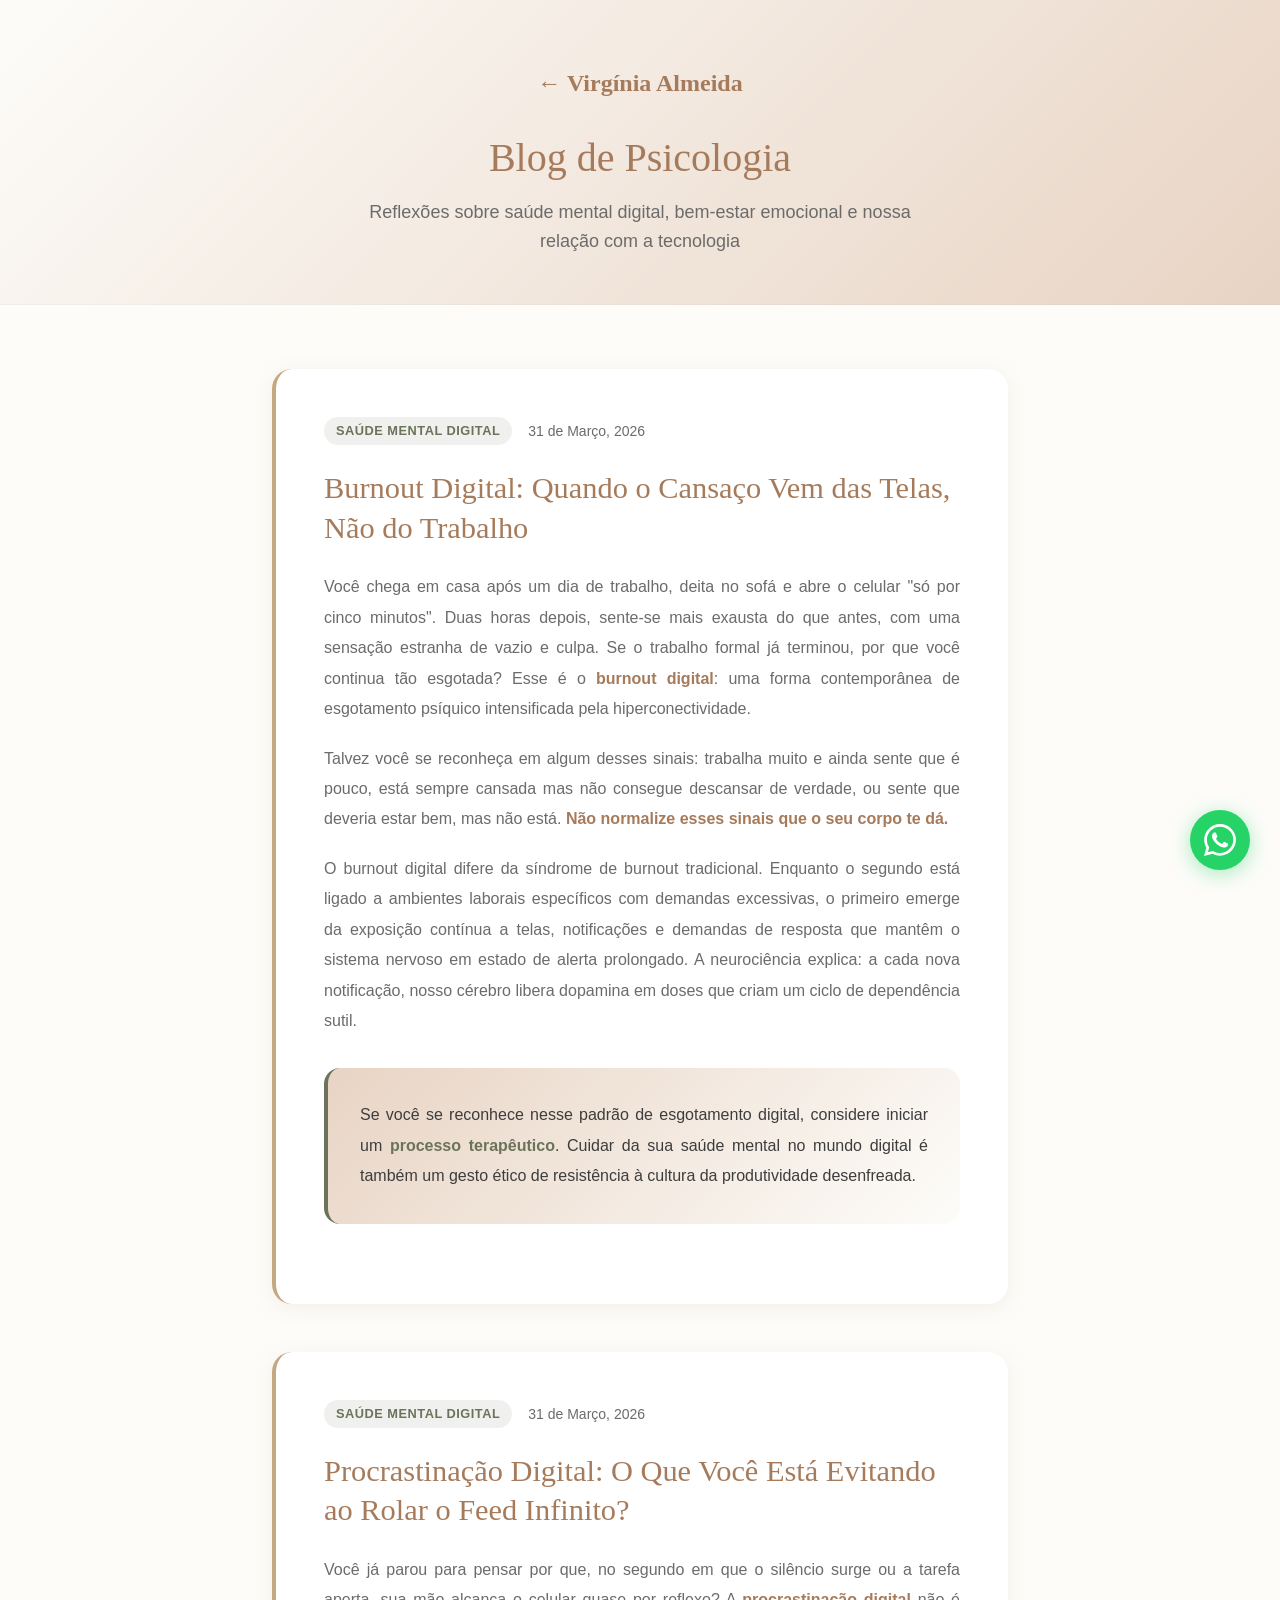
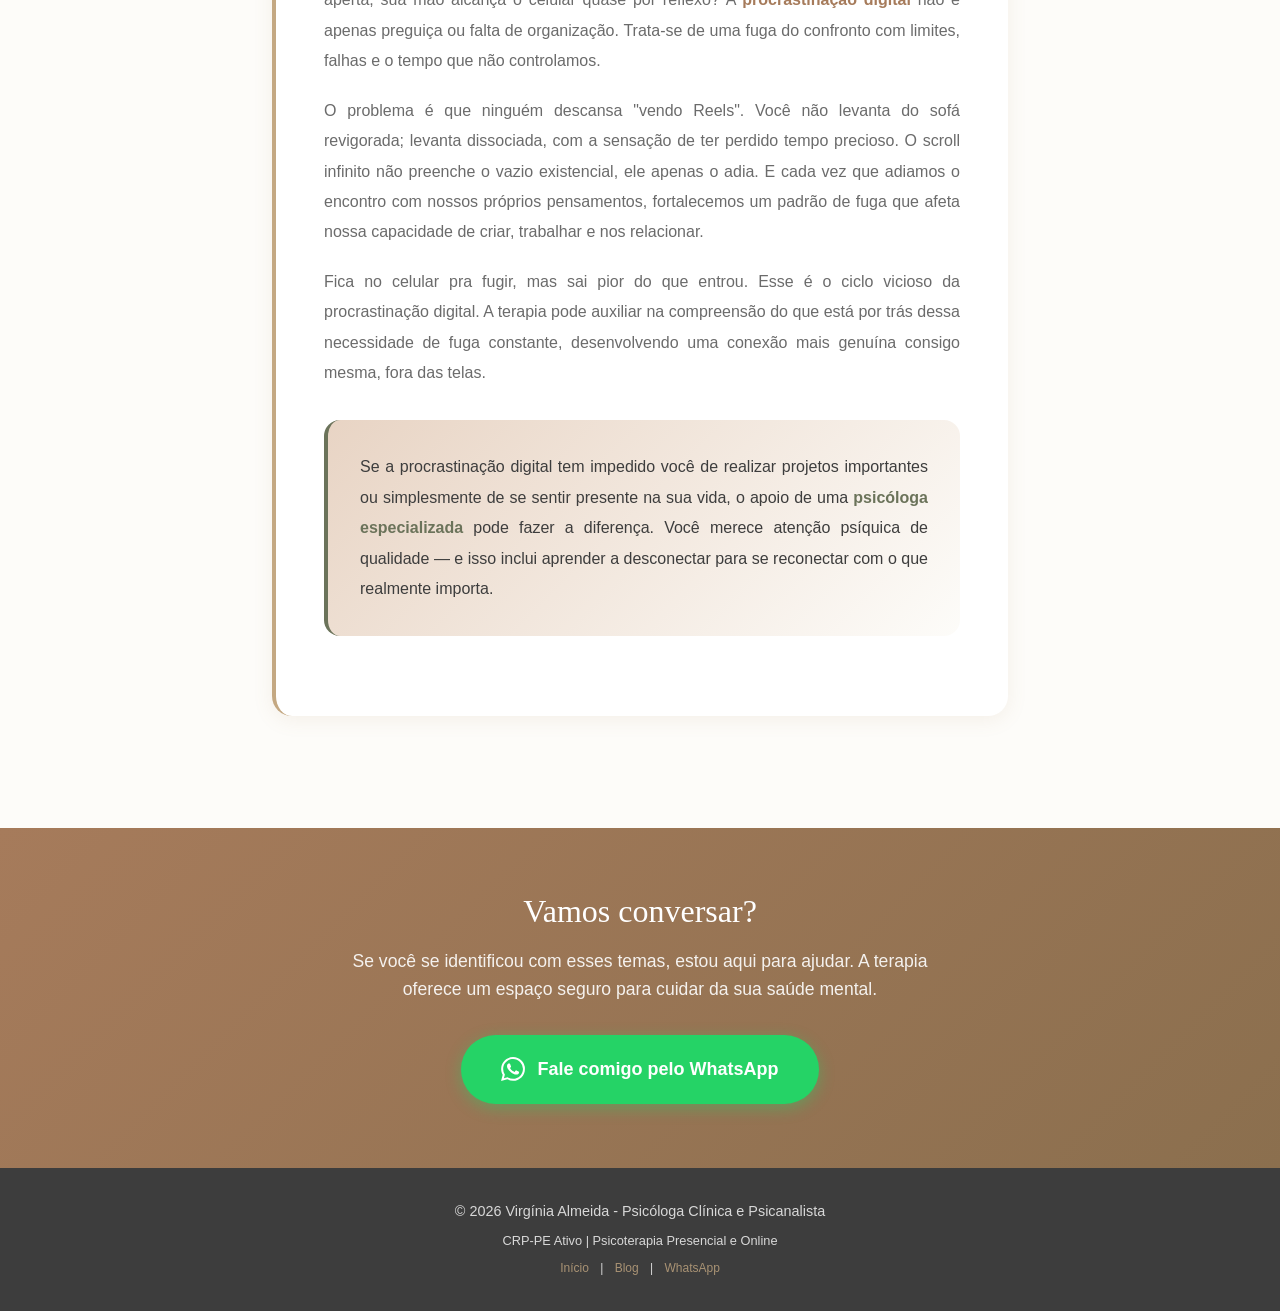
==== blog.html @ a4eef8e7 "Add files via upload" ====
<!DOCTYPE html>
<html lang="pt-BR">
<head>
    <meta charset="UTF-8">
    <meta name="viewport" content="width=device-width, initial-scale=1.0">

    <title>Blog de Psicologia | Saúde Mental Digital - Virgínia Almeida</title>
    <meta name="description" content="Artigos sobre saúde mental digital, burnout digital e procrastinação. Reflexões sobre nossa relação com tecnologia e bem-estar emocional.">
    <meta name="keywords" content="blog psicologia, burnout digital, procrastinação digital, saúde mental digital, terapia online">
    <meta name="author" content="Virgínia Almeida">
    <meta name="robots" content="index, follow">
    <link rel="canonical" href="https://virginiaalmeidapsicologa.com/blog.html">

    <!-- Open Graph -->
    <meta property="og:type" content="website">
    <meta property="og:url" content="https://virginiaalmeidapsicologa.com/blog.html">
    <meta property="og:title" content="Blog de Psicologia | Saúde Mental Digital - Virgínia Almeida">
    <meta property="og:description" content="Reflexões sobre saúde mental digital, burnout e procrastinação na era das telas.">
    <meta property="og:image" content="virginia-almeida-psicologa.jpg">
    <meta property="og:locale" content="pt_BR">

    <style>
        :root {
            --color-primary: #A67B5B;
            --color-secondary: #C4A882;
            --color-accent: #6B735A;
            --color-bg: #FDFCF9;
            --color-bg-alt: #E8D4C4;
            --color-text: #3D3D3D;
            --color-text-light: #6B6B6B;
            --color-white: #FFFFFF;
            --shadow-soft: 0 4px 20px rgba(166, 123, 91, 0.1);
            --shadow-medium: 0 8px 30px rgba(166, 123, 91, 0.15);
            --transition: all 0.3s cubic-bezier(0.4, 0, 0.2, 1);
        }

        * { margin: 0; padding: 0; box-sizing: border-box; }
        html { scroll-behavior: smooth; }
        body {
            font-family: 'Inter', -apple-system, BlinkMacSystemFont, sans-serif;
            background-color: var(--color-bg);
            color: var(--color-text);
            line-height: 1.6;
        }

        h1, h2, h3 { font-family: 'Playfair Display', Georgia, serif; font-weight: 500; line-height: 1.2; }

        @keyframes pulse {
            0%, 100% { box-shadow: 0 0 0 0 rgba(37, 211, 102, 0.4); }
            50% { box-shadow: 0 0 0 20px rgba(37, 211, 102, 0); }
        }

        /* Header Blog - SEM NAVBAR */
        .blog-header {
            background: linear-gradient(135deg, var(--color-bg) 0%, var(--color-bg-alt) 100%);
            padding: 4rem 2rem 3rem;
            text-align: center;
            border-bottom: 1px solid rgba(0,0,0,0.05);
        }

        .logo-link {
            font-family: 'Playfair Display', serif;
            font-size: 1.5rem;
            color: var(--color-primary);
            text-decoration: none;
            font-weight: 600;
            display: inline-block;
            margin-bottom: 2rem;
        }

        .blog-header h1 {
            font-size: 2.5rem;
            color: var(--color-primary);
            margin-bottom: 1rem;
            font-family: 'Playfair Display', serif;
        }

        .blog-header p {
            color: var(--color-text-light);
            font-size: 1.125rem;
            max-width: 600px;
            margin: 0 auto;
        }

        /* Container Blog */
        .blog-container {
            max-width: 800px;
            margin: 0 auto;
            padding: 4rem 2rem;
        }

        /* Post de Blog */
        .blog-post {
            background: var(--color-white);
            border-radius: 20px;
            padding: 3rem;
            margin-bottom: 3rem;
            box-shadow: var(--shadow-soft);
            border-left: 4px solid var(--color-secondary);
            transition: var(--transition);
        }

        .blog-post:hover {
            box-shadow: var(--shadow-medium);
            transform: translateY(-3px);
        }

        .post-meta {
            display: flex;
            gap: 1rem;
            margin-bottom: 1.5rem;
            font-size: 0.875rem;
            color: var(--color-text-light);
            align-items: center;
            flex-wrap: wrap;
        }

        .post-category {
            background: rgba(107, 115, 90, 0.1);
            color: var(--color-accent);
            padding: 0.25rem 0.75rem;
            border-radius: 20px;
            font-weight: 600;
            font-size: 0.8rem;
            text-transform: uppercase;
            letter-spacing: 0.5px;
        }

        .blog-post h2 {
            color: var(--color-primary);
            font-size: 1.9rem;
            margin-bottom: 1.5rem;
            line-height: 1.3;
        }

        .blog-post h3 {
            color: var(--color-primary);
            font-size: 1.3rem;
            margin: 2rem 0 1rem;
        }

        .blog-post p {
            color: var(--color-text-light);
            line-height: 1.9;
            margin-bottom: 1.2rem;
            text-align: justify;
        }

        .blog-post strong {
            color: var(--color-primary);
            font-weight: 600;
        }

        /* CTA Box dentro do post */
        .cta-post {
            background: linear-gradient(135deg, var(--color-bg-alt) 0%, var(--color-bg) 100%);
            padding: 2rem;
            border-radius: 16px;
            margin: 2rem 0;
            border-left: 4px solid var(--color-accent);
        }

        .cta-post p {
            margin-bottom: 0;
            color: var(--color-text);
            font-weight: 500;
        }

        .cta-post strong {
            color: var(--color-accent);
        }

        /* CTA Final */
        .cta-section {
            background: linear-gradient(135deg, var(--color-primary) 0%, #8B6F4E 100%);
            padding: 4rem 2rem;
            text-align: center;
            color: white;
        }

        .cta-section h2 {
            font-size: 2rem;
            margin-bottom: 1rem;
            color: white;
        }

        .cta-section p {
            font-size: 1.1rem;
            opacity: 0.9;
            margin-bottom: 2rem;
            max-width: 600px;
            margin-left: auto;
            margin-right: auto;
        }

        .whatsapp-btn {
            display: inline-flex;
            align-items: center;
            gap: 0.75rem;
            background-color: #25D366;
            color: white;
            text-decoration: none;
            padding: 1.25rem 2.5rem;
            border-radius: 50px;
            font-weight: 600;
            font-size: 1.125rem;
            transition: var(--transition);
            box-shadow: 0 4px 15px rgba(37, 211, 102, 0.4);
            animation: pulse 2s infinite;
            border: none;
            cursor: pointer;
        }

        .whatsapp-btn:hover {
            background-color: #128C7E;
            transform: translateY(-2px);
            box-shadow: 0 6px 20px rgba(37, 211, 102, 0.5);
        }

        .whatsapp-btn svg {
            width: 24px;
            height: 24px;
            fill: currentColor;
        }

        /* WhatsApp Flutuante */
        .whatsapp-float {
            position: fixed;
            bottom: 30px;
            right: 30px;
            background-color: #25D366;
            color: white;
            width: 60px;
            height: 60px;
            border-radius: 50%;
            display: flex;
            align-items: center;
            justify-content: center;
            text-decoration: none;
            box-shadow: 0 4px 20px rgba(37, 211, 102, 0.4);
            z-index: 1000;
            transition: var(--transition);
            animation: pulse 2s infinite;
        }

        .whatsapp-float:hover {
            transform: scale(1.1);
            background-color: #128C7E;
        }

        .whatsapp-float svg {
            width: 32px;
            height: 32px;
            fill: currentColor;
        }

        /* Footer */
        footer {
            background-color: var(--color-text);
            color: var(--color-white);
            text-align: center;
            padding: 2rem;
            font-size: 0.9rem;
        }

        footer a {
            color: var(--color-secondary);
            text-decoration: none;
            margin: 0 0.5rem;
        }

        footer p { opacity: 0.8; }

        /* Responsividade */
        @media (max-width: 768px) {
            .blog-header { padding: 3rem 1.5rem 2rem; }
            .blog-header h1 { font-size: 2rem; }
            .blog-post { padding: 2rem 1.5rem; }
            .blog-post h2 { font-size: 1.5rem; }
            .blog-container { padding: 2rem 1.5rem; }
        }
    </style>
</head>
<body>
    <!-- Header sem Navbar -->
    <header class="blog-header">
        <a href="index.html" class="logo-link">← Virgínia Almeida</a>
        <h1>Blog de Psicologia</h1>
        <p>Reflexões sobre saúde mental digital, bem-estar emocional e nossa relação com a tecnologia</p>
    </header>

    <!-- Posts -->
    <main class="blog-container">

        <!-- Post 1: Burnout Digital -->
        <article class="blog-post">
            <div class="post-meta">
                <span class="post-category">Saúde Mental Digital</span>
                <time datetime="2026-03-31">31 de Março, 2026</time>
            </div>

            <h2>Burnout Digital: Quando o Cansaço Vem das Telas, Não do Trabalho</h2>

            <p>
                Você chega em casa após um dia de trabalho, deita no sofá e abre o celular "só por cinco minutos". 
                Duas horas depois, sente-se mais exausta do que antes, com uma sensação estranha de vazio e culpa. 
                Se o trabalho formal já terminou, por que você continua tão esgotada? Esse é o <strong>burnout digital</strong>: 
                uma forma contemporânea de esgotamento psíquico intensificada pela hiperconectividade.
            </p>

            <p>
                Talvez você se reconheça em algum desses sinais: trabalha muito e ainda sente que é pouco, 
                está sempre cansada mas não consegue descansar de verdade, ou sente que deveria estar bem, mas não está. 
                <strong>Não normalize esses sinais que o seu corpo te dá.</strong>
            </p>

            <p>
                O burnout digital difere da síndrome de burnout tradicional. Enquanto o segundo está ligado a ambientes 
                laborais específicos com demandas excessivas, o primeiro emerge da exposição contínua a telas, 
                notificações e demandas de resposta que mantêm o sistema nervoso em estado de alerta prolongado. 
                A neurociência explica: a cada nova notificação, nosso cérebro libera dopamina em doses que criam 
                um ciclo de dependência sutil.
            </p>

            <div class="cta-post">
                <p>
                    Se você se reconhece nesse padrão de esgotamento digital, considere iniciar um 
                    <strong>processo terapêutico</strong>. Cuidar da sua saúde mental no mundo digital é também um 
                    gesto ético de resistência à cultura da produtividade desenfreada.
                </p>
            </div>
        </article>

        <!-- Post 2: Procrastinação Digital -->
        <article class="blog-post">
            <div class="post-meta">
                <span class="post-category">Saúde Mental Digital</span>
                <time datetime="2026-03-31">31 de Março, 2026</time>
            </div>

            <h2>Procrastinação Digital: O Que Você Está Evitando ao Rolar o Feed Infinito?</h2>

            <p>
                Você já parou para pensar por que, no segundo em que o silêncio surge ou a tarefa aperta, sua mão 
                alcança o celular quase por reflexo? A <strong>procrastinação digital</strong> não é apenas preguiça ou 
                falta de organização. Trata-se de uma fuga do confronto com limites, falhas e o tempo que não controlamos.
            </p>

            <p>
                O problema é que ninguém descansa "vendo Reels". Você não levanta do sofá revigorada; levanta dissociada, 
                com a sensação de ter perdido tempo precioso. O scroll infinito não preenche o vazio existencial, ele apenas 
                o adia. E cada vez que adiamos o encontro com nossos próprios pensamentos, fortalecemos um padrão de fuga 
                que afeta nossa capacidade de criar, trabalhar e nos relacionar.
            </p>

            <p>
                Fica no celular pra fugir, mas sai pior do que entrou. Esse é o ciclo vicioso da procrastinação digital. 
                A terapia pode auxiliar na compreensão do que está por trás dessa necessidade de fuga constante, 
                desenvolvendo uma conexão mais genuína consigo mesma, fora das telas.
            </p>

            <div class="cta-post">
                <p>
                    Se a procrastinação digital tem impedido você de realizar projetos importantes ou simplesmente de 
                    se sentir presente na sua vida, o apoio de uma <strong>psicóloga especializada</strong> 
                    pode fazer a diferença. Você merece atenção psíquica de qualidade — 
                    e isso inclui aprender a desconectar para se reconectar com o que realmente importa.
                </p>
            </div>
        </article>

    </main>

    <!-- CTA Final -->
    <section class="cta-section">
        <h2>Vamos conversar?</h2>
        <p>Se você se identificou com esses temas, estou aqui para ajudar. A terapia oferece um espaço seguro para cuidar da sua saúde mental.</p>
        <a href="https://wa.me/5581993453835?text=Eu%20Gostaria%20de%20marcar%20uma%20consulta." 
           class="whatsapp-btn" 
           target="_blank" 
           rel="noopener noreferrer">
            <svg viewBox="0 0 24 24" xmlns="http://www.w3.org/2000/svg">
                <path d="M17.472 14.382c-.297-.149-1.758-.867-2.03-.967-.273-.099-.471-.148-.67.15-.197.297-.767.966-.94 1.164-.173.199-.347.223-.644.075-.297-.15-1.255-.463-2.39-1.475-.883-.788-1.48-1.761-1.653-2.059-.173-.297-.018-.458.13-.606.134-.133.298-.347.446-.52.149-.174.198-.298.298-.497.099-.198.05-.371-.025-.52-.075-.149-.669-1.612-.916-2.207-.242-.579-.487-.5-.669-.51-.173-.008-.371-.008-.57-.008-.198 0-.52.074-.792.372-.272.297-1.04 1.016-1.04 2.479 0 1.462 1.065 2.875 1.213 3.074.149.198 2.096 3.2 5.077 4.487.709.306 1.262.489 1.694.625.712.227 1.36.195 1.871.118.571-.085 1.758-.719 2.006-1.413.248-.694.248-1.289.173-1.413-.074-.124-.272-.198-.57-.347m-5.421 7.403h-.004a9.87 9.87 0 01-5.031-1.378l-.361-.214-3.741.982.998-3.648-.235-.374a9.86 9.86 0 01-1.51-5.26c.001-5.45 4.436-9.884 9.888-9.884 2.64 0 5.122 1.03 6.988 2.898a9.825 9.825 0 012.893 6.994c-.003 5.45-4.437 9.884-9.885 9.884m8.413-18.297A11.815 11.815 0 0012.05 0C5.495 0 .16 5.335.157 11.892c0 2.096.547 4.142 1.588 5.945L.057 24l6.305-1.654a11.882 11.882 0 005.683 1.448h.005c6.554 0 11.89-5.335 11.893-11.893a11.821 11.821 0 00-3.48-8.413z"/>
            </svg>
            Fale comigo pelo WhatsApp
        </a>
    </section>

    <!-- Footer -->
    <footer>
        <p>&copy; 2026 Virgínia Almeida - Psicóloga Clínica e Psicanalista</p>
        <p style="margin-top: 0.5rem; font-size: 0.8rem;">CRP-PE Ativo | Psicoterapia Presencial e Online</p>
        <p style="margin-top: 0.5rem; font-size: 0.75rem;">
            <a href="index.html">Início</a> | 
            <a href="blog.html">Blog</a> | 
            <a href="https://wa.me/5581993453835?text=Oi!%20Gostaria%20de%20marcar%20uma%20consulta.">WhatsApp</a>
        </p>
    </footer>

    <!-- WhatsApp Flutuante -->
    <a href="https://wa.me/5581993453835?text=Oi!%20Gostaria%20de%20marcar%20uma%20consulta." 
       class="whatsapp-float" 
       target="_blank" 
       rel="noopener noreferrer" 
       aria-label="Fale pelo WhatsApp">
        <svg viewBox="0 0 24 24" xmlns="http://www.w3.org/2000/svg">
            <path d="M17.472 14.382c-.297-.149-1.758-.867-2.03-.967-.273-.099-.471-.148-.67.15-.197.297-.767.966-.94 1.164-.173.199-.347.223-.644.075-.297-.15-1.255-.463-2.39-1.475-.883-.788-1.48-1.761-1.653-2.059-.173-.297-.018-.458.13-.606.134-.133.298-.347.446-.52.149-.174.198-.298.298-.497.099-.198.05-.371-.025-.52-.075-.149-.669-1.612-.916-2.207-.242-.579-.487-.5-.669-.51-.173-.008-.371-.008-.57-.008-.198 0-.52.074-.792.372-.272.297-1.04 1.016-1.04 2.479 0 1.462 1.065 2.875 1.213 3.074.149.198 2.096 3.2 5.077 4.487.709.306 1.262.489 1.694.625.712.227 1.36.195 1.871.118.571-.085 1.758-.719 2.006-1.413.248-.694.248-1.289.173-1.413-.074-.124-.272-.198-.57-.347m-5.421 7.403h-.004a9.87 9.87 0 01-5.031-1.378l-.361-.214-3.741.982.998-3.648-.235-.374a9.86 9.86 0 01-1.51-5.26c.001-5.45 4.436-9.884 9.888-9.884 2.64 0 5.122 1.03 6.988 2.898a9.825 9.825 0 012.893 6.994c-.003 5.45-4.437 9.884-9.885 9.884m8.413-18.297A11.815 11.815 0 0012.05 0C5.495 0 .16 5.335.157 11.892c0 2.096.547 4.142 1.588 5.945L.057 24l6.305-1.654a11.882 11.882 0 005.683 1.448h.005c6.554 0 11.89-5.335 11.893-11.893a11.821 11.821 0 00-3.48-8.413z"/>
        </svg>
    </a>
</body>
</html>
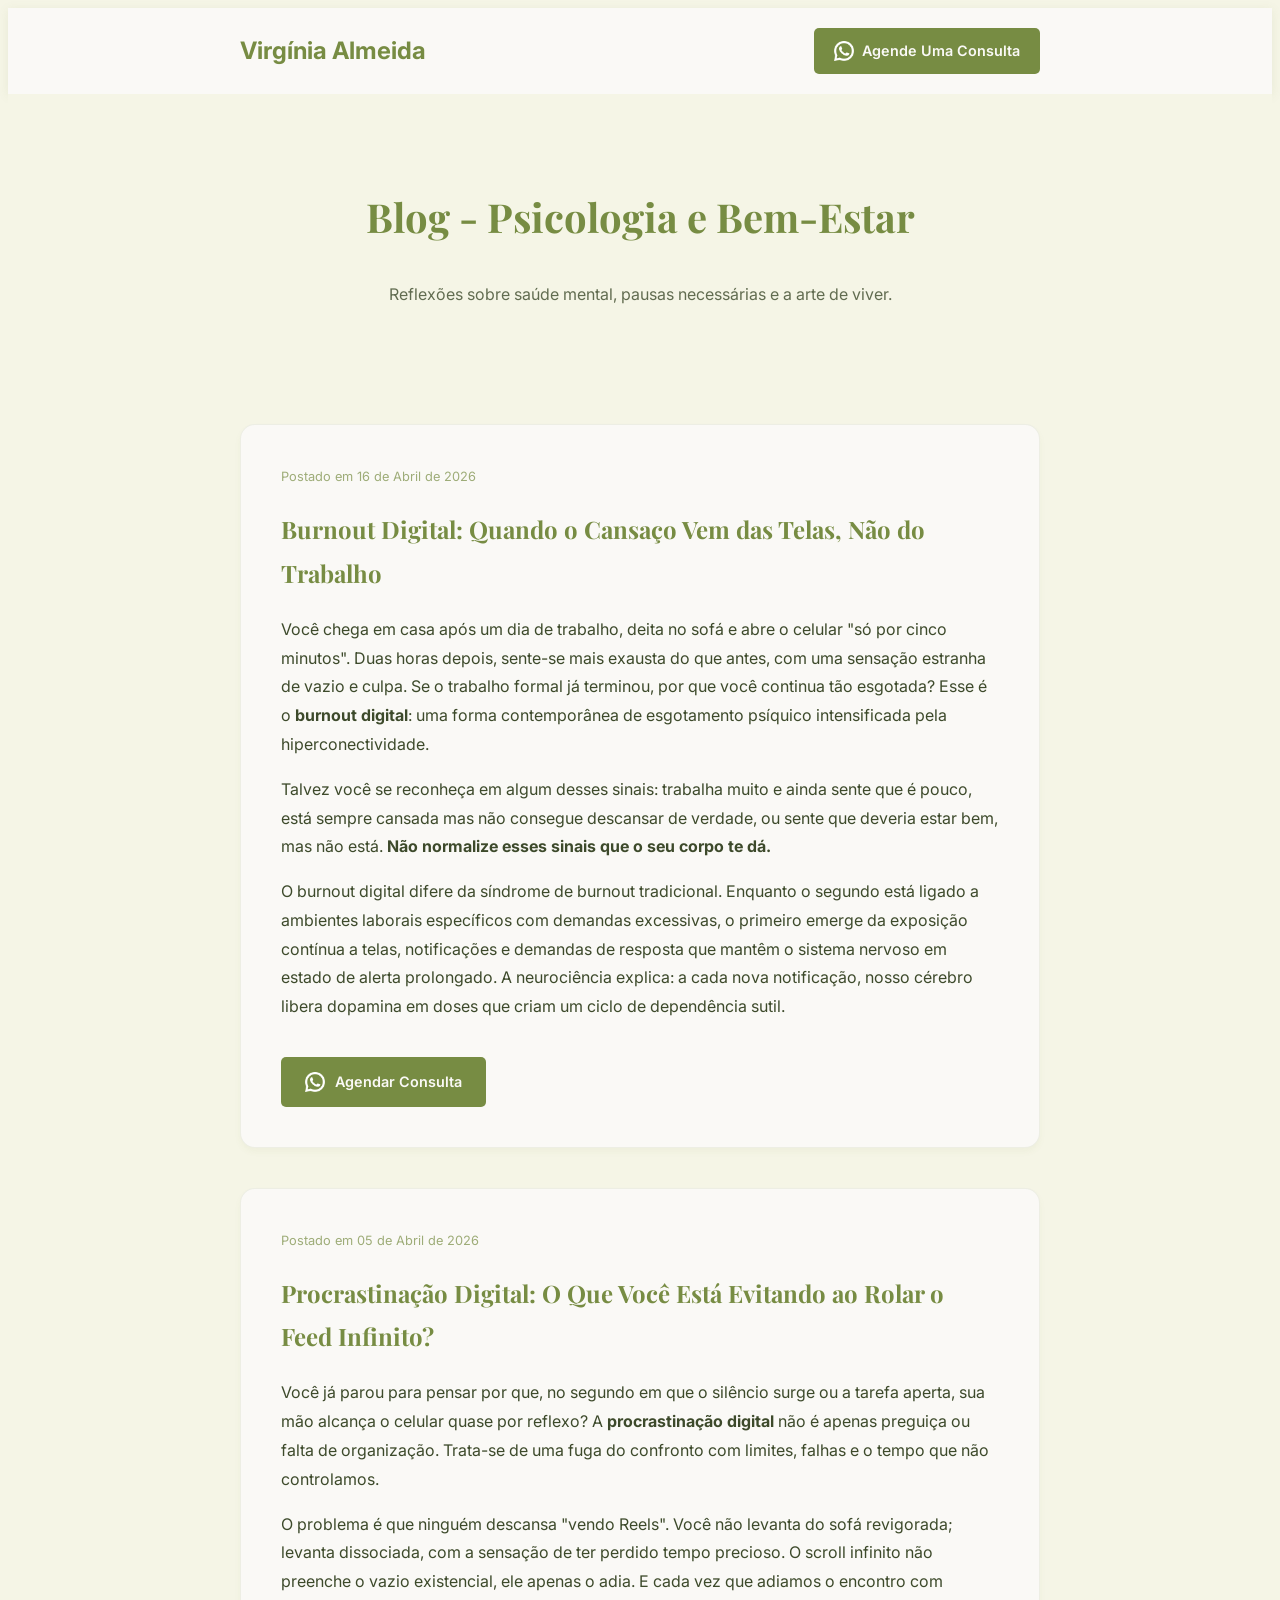
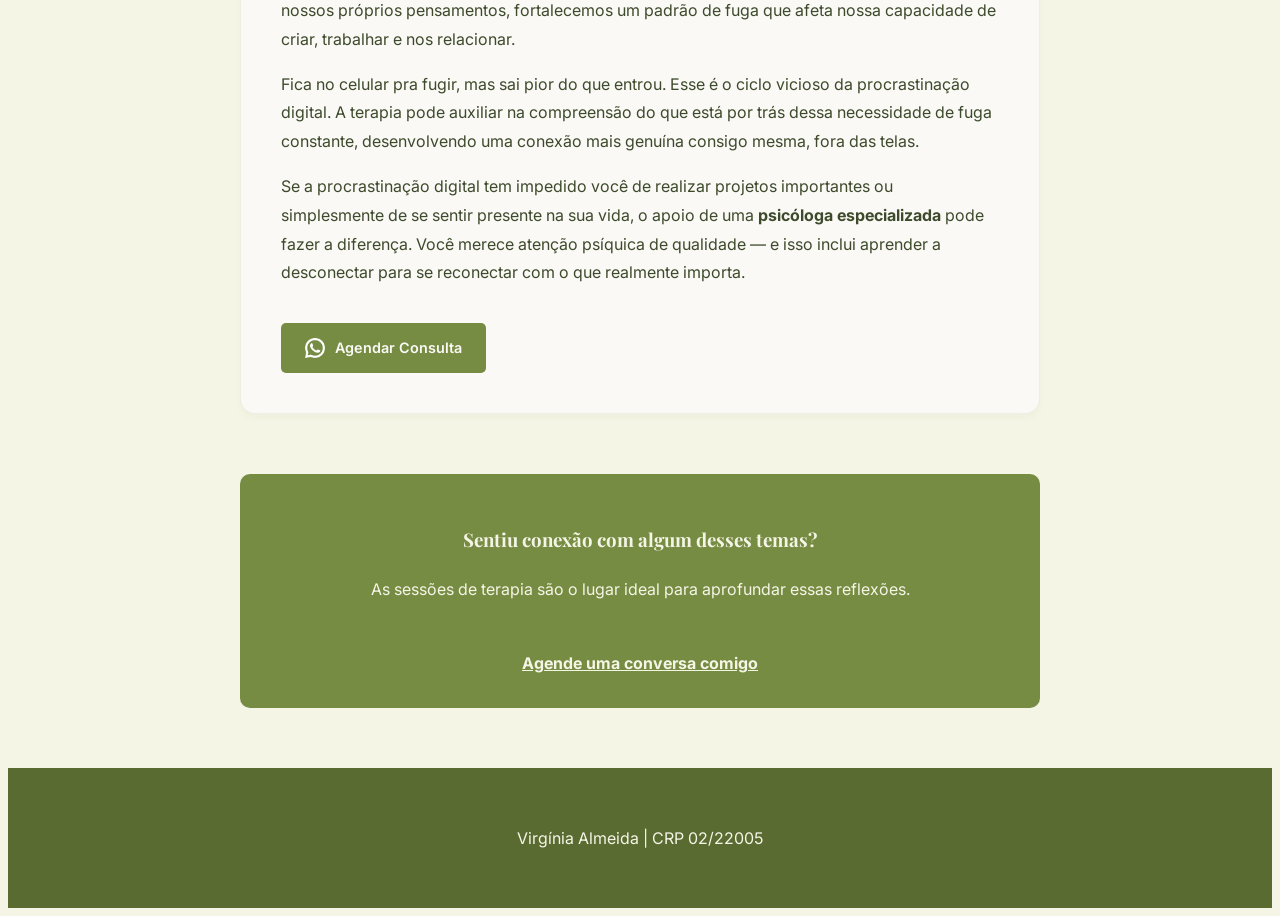
==== commit b72f9040: "Add files via upload" ====
--- a/blog.html
+++ b/blog.html
@@ -1,304 +1,113 @@
 <!DOCTYPE html>
-<html lang="pt-BR">
+<html lang="pt-br">
 <head>
+    <script>(function(w,d,s,l,i){w[l]=w[l]||[];w[l].push({'gtm.start':
+    new Date().getTime(),event:'gtm.js'});var f=d.getElementsByTagName(s)[0],
+    j=d.createElement(s),dl=l!='dataLayer'?'&l='+l:'';j.async=true;j.src=
+    'https://www.googletagmanager.com/gtm.js?id='+i+dl;f.parentNode.insertBefore(j,f);
+    })(window,document,'script','dataLayer','GTM-MFWDWVCD');</script>
     <meta charset="UTF-8">
     <meta name="viewport" content="width=device-width, initial-scale=1.0">
-
-    <title>Blog de Psicologia | Saúde Mental Digital - Virgínia Almeida</title>
     <meta name="description" content="Artigos sobre saúde mental digital, burnout digital e procrastinação. Reflexões sobre nossa relação com tecnologia e bem-estar emocional.">
     <meta name="keywords" content="blog psicologia, burnout digital, procrastinação digital, saúde mental digital, terapia online">
     <meta name="author" content="Virgínia Almeida">
     <meta name="robots" content="index, follow">
-    <link rel="canonical" href="https://virginiaalmeidapsicologa.com/blog.html">
-
-    <!-- Open Graph -->
-    <meta property="og:type" content="website">
-    <meta property="og:url" content="https://virginiaalmeidapsicologa.com/blog.html">
-    <meta property="og:title" content="Blog de Psicologia | Saúde Mental Digital - Virgínia Almeida">
-    <meta property="og:description" content="Reflexões sobre saúde mental digital, burnout e procrastinação na era das telas.">
-    <meta property="og:image" content="virginia-almeida-psicologa.jpg">
-    <meta property="og:locale" content="pt_BR">
-
+    <title>Blog - Psicologia e Bem-Estar | Virgínia Almeida</title>
+    <link href="https://fonts.googleapis.com/css2?family=Playfair+Display:wght@400;700&family=Inter:wght@300;400;600&display=swap" rel="stylesheet">
+    
     <style>
-        :root {
-            --color-primary: #A67B5B;
-            --color-secondary: #C4A882;
-            --color-accent: #6B735A;
-            --color-bg: #FDFCF9;
-            --color-bg-alt: #E8D4C4;
-            --color-text: #3D3D3D;
-            --color-text-light: #6B6B6B;
-            --color-white: #FFFFFF;
-            --shadow-soft: 0 4px 20px rgba(166, 123, 91, 0.1);
-            --shadow-medium: 0 8px 30px rgba(166, 123, 91, 0.15);
-            --transition: all 0.3s cubic-bezier(0.4, 0, 0.2, 1);
+        :root { 
+            --primary: #778c43; 
+            --secondary: #f5f5e6;
+            --bg-light: #f5f5e6; 
+            --text-dark: #3d4a2b; 
+            --white: #FAF9F6; 
         }
-
-        * { margin: 0; padding: 0; box-sizing: border-box; }
-        html { scroll-behavior: smooth; }
-        body {
-            font-family: 'Inter', -apple-system, BlinkMacSystemFont, sans-serif;
-            background-color: var(--color-bg);
-            color: var(--color-text);
-            line-height: 1.6;
-        }
-
-        h1, h2, h3 { font-family: 'Playfair Display', Georgia, serif; font-weight: 500; line-height: 1.2; }
-
-        @keyframes pulse {
-            0%, 100% { box-shadow: 0 0 0 0 rgba(37, 211, 102, 0.4); }
-            50% { box-shadow: 0 0 0 20px rgba(37, 211, 102, 0); }
-        }
-
-        /* Header Blog - SEM NAVBAR */
-        .blog-header {
-            background: linear-gradient(135deg, var(--color-bg) 0%, var(--color-bg-alt) 100%);
-            padding: 4rem 2rem 3rem;
-            text-align: center;
-            border-bottom: 1px solid rgba(0,0,0,0.05);
-        }
-
-        .logo-link {
-            font-family: 'Playfair Display', serif;
-            font-size: 1.5rem;
-            color: var(--color-primary);
-            text-decoration: none;
-            font-weight: 600;
-            display: inline-block;
-            margin-bottom: 2rem;
-        }
-
-        .blog-header h1 {
-            font-size: 2.5rem;
-            color: var(--color-primary);
-            margin-bottom: 1rem;
-            font-family: 'Playfair Display', serif;
-        }
-
-        .blog-header p {
-            color: var(--color-text-light);
-            font-size: 1.125rem;
-            max-width: 600px;
-            margin: 0 auto;
-        }
-
-        /* Container Blog */
-        .blog-container {
-            max-width: 800px;
-            margin: 0 auto;
-            padding: 4rem 2rem;
-        }
-
-        /* Post de Blog */
-        .blog-post {
-            background: var(--color-white);
-            border-radius: 20px;
-            padding: 3rem;
-            margin-bottom: 3rem;
-            box-shadow: var(--shadow-soft);
-            border-left: 4px solid var(--color-secondary);
-            transition: var(--transition);
-        }
-
-        .blog-post:hover {
-            box-shadow: var(--shadow-medium);
-            transform: translateY(-3px);
-        }
-
-        .post-meta {
-            display: flex;
-            gap: 1rem;
-            margin-bottom: 1.5rem;
-            font-size: 0.875rem;
-            color: var(--color-text-light);
-            align-items: center;
-            flex-wrap: wrap;
-        }
-
-        .post-category {
-            background: rgba(107, 115, 90, 0.1);
-            color: var(--color-accent);
-            padding: 0.25rem 0.75rem;
-            border-radius: 20px;
-            font-weight: 600;
-            font-size: 0.8rem;
-            text-transform: uppercase;
-            letter-spacing: 0.5px;
-        }
-
-        .blog-post h2 {
-            color: var(--color-primary);
-            font-size: 1.9rem;
-            margin-bottom: 1.5rem;
-            line-height: 1.3;
-        }
-
-        .blog-post h3 {
-            color: var(--color-primary);
-            font-size: 1.3rem;
-            margin: 2rem 0 1rem;
-        }
-
-        .blog-post p {
-            color: var(--color-text-light);
-            line-height: 1.9;
-            margin-bottom: 1.2rem;
-            text-align: justify;
-        }
-
-        .blog-post strong {
-            color: var(--color-primary);
-            font-weight: 600;
-        }
-
-        /* CTA Box dentro do post */
-        .cta-post {
-            background: linear-gradient(135deg, var(--color-bg-alt) 0%, var(--color-bg) 100%);
-            padding: 2rem;
-            border-radius: 16px;
-            margin: 2rem 0;
-            border-left: 4px solid var(--color-accent);
-        }
-
-        .cta-post p {
-            margin-bottom: 0;
-            color: var(--color-text);
-            font-weight: 500;
-        }
-
-        .cta-post strong {
-            color: var(--color-accent);
-        }
-
-        /* CTA Final */
-        .cta-section {
-            background: linear-gradient(135deg, var(--color-primary) 0%, #8B6F4E 100%);
-            padding: 4rem 2rem;
-            text-align: center;
-            color: white;
-        }
-
-        .cta-section h2 {
-            font-size: 2rem;
-            margin-bottom: 1rem;
-            color: white;
-        }
-
-        .cta-section p {
-            font-size: 1.1rem;
-            opacity: 0.9;
-            margin-bottom: 2rem;
-            max-width: 600px;
-            margin-left: auto;
-            margin-right: auto;
-        }
-
-        .whatsapp-btn {
+        body { font-family: 'Inter', sans-serif; background-color: var(--bg-light); color: var(--text-dark); line-height: 1.8; }
+        h1, h2, h3 { font-family: 'Playfair Display', serif; color: var(--primary); }
+        .container { max-width: 800px; margin: 0 auto; padding: 0 20px; }
+        
+        nav { background: var(--white); padding: 20px 0; box-shadow: 0 2px 10px rgba(119, 140, 67, 0.1); }
+        .nav-content { display: flex; justify-content: space-between; align-items: center; }
+        .logo { font-size: 1.5rem; font-weight: 700; color: var(--primary); text-decoration: none; }
+        
+        /* Botão com Ícone WhatsApp no Nav */
+        .btn-nav { 
+            background-color: var(--primary); 
+            color: var(--white); 
+            padding: 10px 20px; 
+            border-radius: 5px; 
+            text-decoration: none; 
+            font-weight: 600; 
+            font-size: 0.9rem; 
+            transition: all 0.3s ease;
             display: inline-flex;
             align-items: center;
-            gap: 0.75rem;
-            background-color: #25D366;
-            color: white;
-            text-decoration: none;
-            padding: 1.25rem 2.5rem;
-            border-radius: 50px;
-            font-weight: 600;
-            font-size: 1.125rem;
-            transition: var(--transition);
-            box-shadow: 0 4px 15px rgba(37, 211, 102, 0.4);
-            animation: pulse 2s infinite;
-            border: none;
-            cursor: pointer;
+            gap: 8px;
         }
+        .btn-nav:hover { 
+            background-color: #5a6b32; 
+            transform: translateY(-2px);
+            box-shadow: 0 4px 12px rgba(119, 140, 67, 0.3);
+        }
+        .btn-icon { width: 20px; height: 20px; object-fit: contain; filter: brightness(0) invert(1); background: transparent; }
 
-        .whatsapp-btn:hover {
-            background-color: #128C7E;
+        header.blog-header { text-align: center; padding: 60px 0; background-color: var(--secondary); margin-bottom: 40px; }
+        header.blog-header h1 { font-size: 2.5rem; color: var(--primary); }
+        header.blog-header p { color: var(--text-dark); opacity: 0.8; }
+
+        article { background: var(--white); padding: 40px; border-radius: 15px; margin-bottom: 40px; border: 1px solid rgba(119, 140, 67, 0.1); box-shadow: 0 4px 6px rgba(119, 140, 67, 0.05); }
+        article h2 { margin-bottom: 20px; color: var(--primary); }
+        .meta { font-size: 0.8rem; color: #778c43; margin-bottom: 20px; display: block; opacity: 0.7; }
+        
+        /* Botão com Ícone WhatsApp nos Posts */
+        .btn-cta { 
+            background-color: var(--primary); 
+            color: var(--white); 
+            padding: 12px 24px; 
+            border-radius: 5px; 
+            text-decoration: none; 
+            font-weight: 600; 
+            font-size: 0.9rem; 
+            transition: all 0.3s ease;
+            display: inline-flex;
+            align-items: center;
+            gap: 10px;
+            margin-top: 20px;
+        }
+        .btn-cta:hover { 
+            background-color: #5a6b32; 
             transform: translateY(-2px);
-            box-shadow: 0 6px 20px rgba(37, 211, 102, 0.5);
+            box-shadow: 0 4px 12px rgba(119, 140, 67, 0.3);
         }
+        
+        .cta-box { background: var(--primary); color: #f5f5e6; padding: 30px; border-radius: 10px; text-align: center; margin-top: 60px; }
+        .cta-box h3 { color: #f5f5e6; }
+        .cta-box a { color: #f5f5e6; font-weight: bold; text-decoration: underline; }
 
-        .whatsapp-btn svg {
-            width: 24px;
-            height: 24px;
-            fill: currentColor;
-        }
-
-        /* WhatsApp Flutuante */
-        .whatsapp-float {
-            position: fixed;
-            bottom: 30px;
-            right: 30px;
-            background-color: #25D366;
-            color: white;
-            width: 60px;
-            height: 60px;
-            border-radius: 50%;
-            display: flex;
-            align-items: center;
-            justify-content: center;
-            text-decoration: none;
-            box-shadow: 0 4px 20px rgba(37, 211, 102, 0.4);
-            z-index: 1000;
-            transition: var(--transition);
-            animation: pulse 2s infinite;
-        }
-
-        .whatsapp-float:hover {
-            transform: scale(1.1);
-            background-color: #128C7E;
-        }
-
-        .whatsapp-float svg {
-            width: 32px;
-            height: 32px;
-            fill: currentColor;
-        }
-
-        /* Footer */
-        footer {
-            background-color: var(--color-text);
-            color: var(--color-white);
-            text-align: center;
-            padding: 2rem;
-            font-size: 0.9rem;
-        }
-
-        footer a {
-            color: var(--color-secondary);
-            text-decoration: none;
-            margin: 0 0.5rem;
-        }
-
-        footer p { opacity: 0.8; }
-
-        /* Responsividade */
-        @media (max-width: 768px) {
-            .blog-header { padding: 3rem 1.5rem 2rem; }
-            .blog-header h1 { font-size: 2rem; }
-            .blog-post { padding: 2rem 1.5rem; }
-            .blog-post h2 { font-size: 1.5rem; }
-            .blog-container { padding: 2rem 1.5rem; }
-        }
+        footer { background: #5a6b32; color: #f5f5e6; padding: 40px 0; text-align: center; margin-top: 60px; }
     </style>
 </head>
 <body>
-    <!-- Header sem Navbar -->
+    <nav>
+        <div class="container nav-content">
+            <a href="index.html" class="logo">Virgínia Almeida</a>
+            <a href="https://wa.me/5581993453835?text=Oi%2C%20gostaria%20de%20agendar%20uma%20consulta" class="btn-nav">
+                <img src="zap.png" class="btn-icon" alt="WhatsApp"> Agende Uma Consulta
+            </a>
+        </div>
+    </nav>
+
     <header class="blog-header">
-        <a href="index.html" class="logo-link">← Virgínia Almeida</a>
-        <h1>Blog de Psicologia</h1>
-        <p>Reflexões sobre saúde mental digital, bem-estar emocional e nossa relação com a tecnologia</p>
+        <div class="container">
+            <h1>Blog - Psicologia e Bem-Estar</h1>
+            <p>Reflexões sobre saúde mental, pausas necessárias e a arte de viver.</p>
+        </div>
     </header>
 
-    <!-- Posts -->
-    <main class="blog-container">
-
-        <!-- Post 1: Burnout Digital -->
-        <article class="blog-post">
-            <div class="post-meta">
-                <span class="post-category">Saúde Mental Digital</span>
-                <time datetime="2026-03-31">31 de Março, 2026</time>
-            </div>
-
+    <main class="container">
+        <article itemscope itemtype="https://schema.org/Article">
+            <span class="meta">Postado em 16 de Abril de 2026</span>
             <h2>Burnout Digital: Quando o Cansaço Vem das Telas, Não do Trabalho</h2>
 
             <p>
@@ -321,23 +130,14 @@
                 A neurociência explica: a cada nova notificação, nosso cérebro libera dopamina em doses que criam 
                 um ciclo de dependência sutil.
             </p>
-
-            <div class="cta-post">
-                <p>
-                    Se você se reconhece nesse padrão de esgotamento digital, considere iniciar um 
-                    <strong>processo terapêutico</strong>. Cuidar da sua saúde mental no mundo digital é também um 
-                    gesto ético de resistência à cultura da produtividade desenfreada.
-                </p>
-            </div>
+            
+            <a href="https://wa.me/5581993453835?text=Oi%2C%20gostaria%20de%20agendar%20uma%20consulta" class="btn-cta">
+                <img src="zap.png" class="btn-icon" alt="WhatsApp"> Agendar Consulta
+            </a>
         </article>
 
-        <!-- Post 2: Procrastinação Digital -->
-        <article class="blog-post">
-            <div class="post-meta">
-                <span class="post-category">Saúde Mental Digital</span>
-                <time datetime="2026-03-31">31 de Março, 2026</time>
-            </div>
-
+        <article itemscope itemtype="https://schema.org/Article">
+            <span class="meta">Postado em 05 de Abril de 2026</span>
             <h2>Procrastinação Digital: O Que Você Está Evitando ao Rolar o Feed Infinito?</h2>
 
             <p>
@@ -367,45 +167,21 @@
                     e isso inclui aprender a desconectar para se reconectar com o que realmente importa.
                 </p>
             </div>
+            
+            <a href="https://wa.me/5581993453835?text=Oi%2C%20gostaria%20de%20agendar%20uma%20consulta" class="btn-cta">
+                <img src="zap.png" class="btn-icon" alt="WhatsApp"> Agendar Consulta
+            </a>
         </article>
 
+        <div class="cta-box">
+            <h3>Sentiu conexão com algum desses temas?</h3>
+            <p>As sessões de terapia são o lugar ideal para aprofundar essas reflexões.</p><br>
+            <a href="https://wa.me/5581993453835?text=Oi%2C%20gostaria%20de%20agendar%20uma%20consulta">Agende uma conversa comigo</a>
+        </div>
     </main>
 
-    <!-- CTA Final -->
-    <section class="cta-section">
-        <h2>Vamos conversar?</h2>
-        <p>Se você se identificou com esses temas, estou aqui para ajudar. A terapia oferece um espaço seguro para cuidar da sua saúde mental.</p>
-        <a href="https://wa.me/5581993453835?text=Eu%20Gostaria%20de%20marcar%20uma%20consulta." 
-           class="whatsapp-btn" 
-           target="_blank" 
-           rel="noopener noreferrer">
-            <svg viewBox="0 0 24 24" xmlns="http://www.w3.org/2000/svg">
-                <path d="M17.472 14.382c-.297-.149-1.758-.867-2.03-.967-.273-.099-.471-.148-.67.15-.197.297-.767.966-.94 1.164-.173.199-.347.223-.644.075-.297-.15-1.255-.463-2.39-1.475-.883-.788-1.48-1.761-1.653-2.059-.173-.297-.018-.458.13-.606.134-.133.298-.347.446-.52.149-.174.198-.298.298-.497.099-.198.05-.371-.025-.52-.075-.149-.669-1.612-.916-2.207-.242-.579-.487-.5-.669-.51-.173-.008-.371-.008-.57-.008-.198 0-.52.074-.792.372-.272.297-1.04 1.016-1.04 2.479 0 1.462 1.065 2.875 1.213 3.074.149.198 2.096 3.2 5.077 4.487.709.306 1.262.489 1.694.625.712.227 1.36.195 1.871.118.571-.085 1.758-.719 2.006-1.413.248-.694.248-1.289.173-1.413-.074-.124-.272-.198-.57-.347m-5.421 7.403h-.004a9.87 9.87 0 01-5.031-1.378l-.361-.214-3.741.982.998-3.648-.235-.374a9.86 9.86 0 01-1.51-5.26c.001-5.45 4.436-9.884 9.888-9.884 2.64 0 5.122 1.03 6.988 2.898a9.825 9.825 0 012.893 6.994c-.003 5.45-4.437 9.884-9.885 9.884m8.413-18.297A11.815 11.815 0 0012.05 0C5.495 0 .16 5.335.157 11.892c0 2.096.547 4.142 1.588 5.945L.057 24l6.305-1.654a11.882 11.882 0 005.683 1.448h.005c6.554 0 11.89-5.335 11.893-11.893a11.821 11.821 0 00-3.48-8.413z"/>
-            </svg>
-            Fale comigo pelo WhatsApp
-        </a>
-    </section>
-
-    <!-- Footer -->
     <footer>
-        <p>&copy; 2026 Virgínia Almeida - Psicóloga Clínica e Psicanalista</p>
-        <p style="margin-top: 0.5rem; font-size: 0.8rem;">CRP-PE Ativo | Psicoterapia Presencial e Online</p>
-        <p style="margin-top: 0.5rem; font-size: 0.75rem;">
-            <a href="index.html">Início</a> | 
-            <a href="blog.html">Blog</a> | 
-            <a href="https://wa.me/5581993453835?text=Oi!%20Gostaria%20de%20marcar%20uma%20consulta.">WhatsApp</a>
-        </p>
+        <p>Virgínia Almeida | CRP 02/22005</p>
     </footer>
-
-    <!-- WhatsApp Flutuante -->
-    <a href="https://wa.me/5581993453835?text=Oi!%20Gostaria%20de%20marcar%20uma%20consulta." 
-       class="whatsapp-float" 
-       target="_blank" 
-       rel="noopener noreferrer" 
-       aria-label="Fale pelo WhatsApp">
-        <svg viewBox="0 0 24 24" xmlns="http://www.w3.org/2000/svg">
-            <path d="M17.472 14.382c-.297-.149-1.758-.867-2.03-.967-.273-.099-.471-.148-.67.15-.197.297-.767.966-.94 1.164-.173.199-.347.223-.644.075-.297-.15-1.255-.463-2.39-1.475-.883-.788-1.48-1.761-1.653-2.059-.173-.297-.018-.458.13-.606.134-.133.298-.347.446-.52.149-.174.198-.298.298-.497.099-.198.05-.371-.025-.52-.075-.149-.669-1.612-.916-2.207-.242-.579-.487-.5-.669-.51-.173-.008-.371-.008-.57-.008-.198 0-.52.074-.792.372-.272.297-1.04 1.016-1.04 2.479 0 1.462 1.065 2.875 1.213 3.074.149.198 2.096 3.2 5.077 4.487.709.306 1.262.489 1.694.625.712.227 1.36.195 1.871.118.571-.085 1.758-.719 2.006-1.413.248-.694.248-1.289.173-1.413-.074-.124-.272-.198-.57-.347m-5.421 7.403h-.004a9.87 9.87 0 01-5.031-1.378l-.361-.214-3.741.982.998-3.648-.235-.374a9.86 9.86 0 01-1.51-5.26c.001-5.45 4.436-9.884 9.888-9.884 2.64 0 5.122 1.03 6.988 2.898a9.825 9.825 0 012.893 6.994c-.003 5.45-4.437 9.884-9.885 9.884m8.413-18.297A11.815 11.815 0 0012.05 0C5.495 0 .16 5.335.157 11.892c0 2.096.547 4.142 1.588 5.945L.057 24l6.305-1.654a11.882 11.882 0 005.683 1.448h.005c6.554 0 11.89-5.335 11.893-11.893a11.821 11.821 0 00-3.48-8.413z"/>
-        </svg>
-    </a>
 </body>
 </html>
